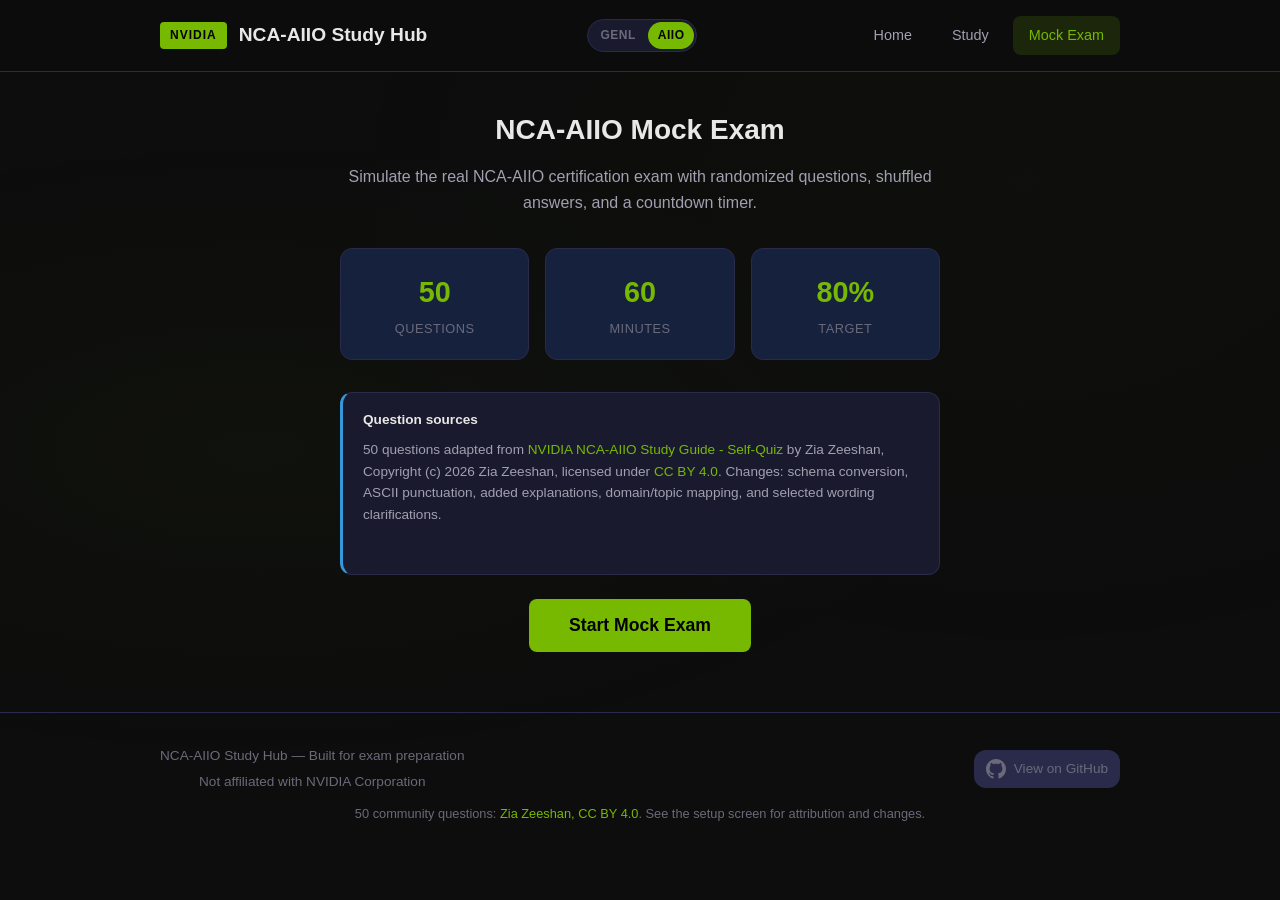
==== docs/aiio-exam.html @ f21d2669 "feat: add NVIDIA NCA-AIIO study track - add 75 original and 50 CC BY 4.0 AIIO practice questions - a" ====
<!DOCTYPE html>
<html lang="en">
<head>
  <meta charset="UTF-8">
  <meta name="viewport" content="width=device-width, initial-scale=1.0">
  <title>Mock Exam | NCA-AIIO Study Hub</title>
  <link rel="icon" type="image/x-icon" href="favicon.ico">
  <link rel="stylesheet" href="css/styles.css">
</head>
<body>
  <!-- Navbar -->
  <nav class="navbar" aria-label="Primary">
    <div class="container">
      <a href="aiio.html" class="navbar-brand">
        <span class="nvidia-badge">NVIDIA</span>
        NCA-AIIO Study Hub
      </a>
      <div class="track-switch" aria-label="Certification track">
        <a href="index.html">GENL</a>
        <a href="aiio.html" class="active">AIIO</a>
      </div>
      <div class="navbar-links">
        <a href="aiio.html">Home</a>
        <a href="aiio-study.html">Study</a>
        <a href="aiio-exam.html" class="active">Mock Exam</a>
      </div>
    </div>
  </nav>

  <div class="container">

    <!-- SETUP SCREEN -->
    <div id="examSetup" class="exam-setup">
      <h2>NCA-AIIO Mock Exam</h2>
      <p>Simulate the real NCA-AIIO certification exam with randomized questions, shuffled answers, and a countdown timer.</p>

      <div class="exam-info-grid">
        <div class="exam-info-item">
          <div class="value">50</div>
          <div class="label">Questions</div>
        </div>
        <div class="exam-info-item">
          <div class="value">60</div>
          <div class="label">Minutes</div>
        </div>
        <div class="exam-info-item">
          <div class="value">80%</div>
          <div class="label">Target</div>
        </div>
      </div>

      <div class="source-notice" style="text-align: left;">
        <strong>Question sources</strong>
        <p>
          50 questions adapted from
          <a href="https://github.com/ziash/nvidia-nca-aiio-study-guide" target="_blank" rel="noopener">NVIDIA NCA-AIIO Study Guide - Self-Quiz</a>
          by Zia Zeeshan, Copyright (c) 2026 Zia Zeeshan, licensed under
          <a href="https://creativecommons.org/licenses/by/4.0/" target="_blank" rel="noopener">CC BY 4.0</a>.
          Changes: schema conversion, ASCII punctuation, added explanations, domain/topic mapping, and selected wording clarifications.
        </p>
      </div>

      <div id="resumePrompt" class="hidden" style="background: var(--bg-card); border: 1px solid var(--warning); border-radius: var(--radius-md); padding: 20px; margin-bottom: 24px;">
        <p style="color: var(--warning); font-weight: 600; margin-bottom: 12px;">You have an unfinished exam session.</p>
        <div style="display: flex; gap: 12px; justify-content: center;">
          <button class="btn btn-primary" onclick="resumeExam()">Resume Exam</button>
          <button class="btn btn-secondary" onclick="discardSession()">Start Fresh</button>
        </div>
      </div>

      <button id="startBtn" class="btn btn-primary btn-lg" onclick="startExam()">Start Mock Exam</button>
    </div>

    <!-- EXAM INTERFACE -->
    <div id="examContainer" class="exam-container">
      <!-- Top Bar -->
      <div class="exam-topbar">
        <div class="timer" id="timer">
          <span class="timer-icon">&#9202;</span>
          <span id="timerDisplay">60:00</span>
        </div>
        <div class="exam-progress">
          <span id="progressText">1 / 50</span>
          <div class="progress-bar">
            <div class="progress-fill" id="progressFill" style="width: 2%"></div>
          </div>
          <span id="answeredCount">0 answered</span>
        </div>
      </div>

      <!-- Question Grid -->
      <div class="question-grid" id="questionGrid"></div>

      <!-- Current Question -->
      <div class="exam-question" id="examQuestion">
        <div class="question-header">
          <span class="question-number" id="qNumber">Q1</span>
          <span class="question-topic" id="qTopic">Topic</span>
        </div>
        <div class="question-text" id="qText">Loading...</div>
        <div class="options-list" id="qOptions"></div>
      </div>

      <!-- Navigation -->
      <div class="exam-nav">
        <button class="nav-btn" id="prevBtn" onclick="prevQuestion()">&#8592; Previous</button>
        <button class="mark-review-btn" id="markBtn" onclick="toggleMark()">&#9873; Mark for Review</button>
        <button class="nav-btn" id="nextBtn" onclick="nextQuestion()">Next -&gt;</button>
      </div>

      <!-- Submit -->
      <div class="submit-section">
        <button class="btn btn-primary btn-lg" onclick="confirmSubmit()">Submit Exam</button>
      </div>
    </div>

    <!-- RESULTS -->
    <div id="resultsContainer" class="results-container">
      <h2 style="margin-bottom: 24px;">Exam Results</h2>

      <div class="results-score-circle" id="scoreCircle">
        <div class="score-percent" id="scorePercent">0%</div>
        <div class="score-label" id="scoreRaw">0/50</div>
      </div>

      <div class="results-message" id="resultsMessage">--</div>
      <div class="results-detail" id="resultsDetail">--</div>

      <div class="results-stats">
        <div class="results-stat">
          <div class="value text-green" id="resultCorrect">0</div>
          <div class="label">Correct</div>
        </div>
        <div class="results-stat">
          <div class="value" style="color: var(--danger)" id="resultIncorrect">0</div>
          <div class="label">Incorrect</div>
        </div>
        <div class="results-stat">
          <div class="value text-muted" id="resultUnanswered">0</div>
          <div class="label">Unanswered</div>
        </div>
        <div class="results-stat">
          <div class="value" id="resultTime">--</div>
          <div class="label">Time Used</div>
        </div>
      </div>

      <div class="results-actions">
        <button class="btn btn-primary" onclick="showReview()">Review Answers</button>
        <button class="btn btn-secondary" onclick="restartExam()">Take New Exam</button>
        <a href="aiio.html" class="btn btn-secondary">Back to Home</a>
      </div>

      <!-- Review -->
      <div class="review-section hidden" id="reviewSection">
        <h3>Answer Review</h3>
        <div class="review-filter-bar">
          <button class="topic-btn active" onclick="filterReview('all', this)">All</button>
          <button class="topic-btn" onclick="filterReview('incorrect', this)">Incorrect Only</button>
          <button class="topic-btn" onclick="filterReview('correct', this)">Correct Only</button>
          <button class="topic-btn" onclick="filterReview('unanswered', this)">Unanswered</button>
        </div>
        <div id="reviewList"></div>
      </div>
    </div>

  </div>

  <!-- Footer -->
  <footer class="footer">
    <div class="container">
      <div style="display: flex; justify-content: space-between; align-items: center;">
        <div>
          <p>NCA-AIIO Study Hub &mdash; Built for exam preparation</p>
          <p style="margin-top: 4px;">Not affiliated with NVIDIA Corporation</p>
        </div>
        <a href="https://github.com/Houssemamor/NVIDIA-NCA-GENL-Training" target="_blank" rel="noopener" style="display: inline-flex; align-items: center; gap: 8px; padding: 8px 12px; background: var(--border-color); border-radius: var(--radius-md); text-decoration: none; color: inherit; transition: background 0.2s;" onmouseover="this.style.background='var(--bg-card)'" onmouseout="this.style.background='var(--border-color)'">
          <svg width="20" height="20" viewBox="0 0 24 24" fill="currentColor" xmlns="http://www.w3.org/2000/svg">
            <path d="M12 0c-6.626 0-12 5.373-12 12 0 5.302 3.438 9.8 8.207 11.387.599.111.793-.261.793-.577v-2.234c-3.338.726-4.033-1.416-4.033-1.416-.546-1.387-1.333-1.756-1.333-1.756-1.089-.745.083-.729.083-.729 1.205.084 1.839 1.237 1.839 1.237 1.07 1.834 2.807 1.304 3.492.997.107-.775.418-1.305.762-1.604-2.665-.305-5.467-1.334-5.467-5.931 0-1.311.469-2.381 1.236-3.221-.124-.303-.535-1.524.117-3.176 0 0 1.008-.322 3.301 1.23.957-.266 1.983-.399 3.003-.404 1.02.005 2.047.138 3.006.404 2.291-1.552 3.297-1.23 3.297-1.23.653 1.653.242 2.874.118 3.176.77.84 1.235 1.911 1.235 3.221 0 4.609-2.807 5.624-5.479 5.921.43.372.823 1.102.823 2.222v 3.293c0 .319.192.694.801.576 4.765-1.589 8.199-6.086 8.199-11.386 0-6.627-5.373-12-12-12z"/>
          </svg>
          View on GitHub
        </a>
      </div>
      <p class="source-credit">
        50 community questions: <a href="aiio.html#sources">Zia Zeeshan, CC BY 4.0</a>. See the setup screen for attribution and changes.
      </p>
    </div>
  </footer>

  <script>
    window.TRACK_CONFIG = {
      bankGlobal: 'QUESTIONS_DB_AIIO',
      examName: 'NCA-AIIO',
      storagePrefix: 'nca_aiio',
      questionCount: 50,
      timeLimitSeconds: 3600,
      targetPercent: 80
    };
  </script>
  <script src="js/questions-aiio.js"></script>
  <script src="js/questions-aiio-community.js"></script>
  <script src="js/questions-aiio-combined.js"></script>
  <script src="js/exam.js"></script>
</body>
</html>
---- docs/css/styles.css ----
/* ========================================
   NVIDIA NCA-GENL Study Hub
   Color Scheme: NVIDIA Green + Dark Theme
   ======================================== */

:root {
  --nv-green: #76b900;
  --nv-green-dark: #5a8f00;
  --nv-green-light: #8fd400;
  --nv-green-glow: rgba(118, 185, 0, 0.15);
  --bg-primary: #0d0d0d;
  --bg-secondary: #1a1a2e;
  --bg-card: #16213e;
  --bg-card-hover: #1a2744;
  --bg-input: #0f1a2e;
  --text-primary: #e8e8e8;
  --text-secondary: #a0a0b0;
  --text-muted: #6a6a7a;
  --border-color: #2a2a4a;
  --border-light: #3a3a5a;
  --danger: #e74c3c;
  --danger-dark: #c0392b;
  --warning: #f39c12;
  --success: #27ae60;
  --info: #3498db;
  --radius-sm: 8px;
  --radius-md: 12px;
  --radius-lg: 16px;
  --radius-xl: 24px;
  --shadow: 0 4px 24px rgba(0, 0, 0, 0.4);
  --shadow-lg: 0 8px 40px rgba(0, 0, 0, 0.5);
  --shadow-glow: 0 0 30px rgba(118, 185, 0, 0.1);
  --transition: all 0.3s cubic-bezier(0.4, 0, 0.2, 1);
}

/* ---- Reset & Base ---- */
*, *::before, *::after {
  margin: 0;
  padding: 0;
  box-sizing: border-box;
}

html {
  font-size: 16px;
  scroll-behavior: smooth;
}

body {
  font-family: 'Segoe UI', -apple-system, BlinkMacSystemFont, 'Roboto', sans-serif;
  background: var(--bg-primary);
  color: var(--text-primary);
  line-height: 1.6;
  min-height: 100vh;
  overflow-x: hidden;
}

/* ---- Background Pattern ---- */
body::before {
  content: '';
  position: fixed;
  top: 0;
  left: 0;
  width: 100%;
  height: 100%;
  background:
    radial-gradient(ellipse at 20% 50%, rgba(118, 185, 0, 0.03) 0%, transparent 50%),
    radial-gradient(ellipse at 80% 20%, rgba(118, 185, 0, 0.02) 0%, transparent 50%);
  pointer-events: none;
  z-index: 0;
}

/* ---- Typography ---- */
h1, h2, h3, h4 {
  font-weight: 700;
  line-height: 1.3;
}

h1 { font-size: 2.5rem; }
h2 { font-size: 1.75rem; }
h3 { font-size: 1.35rem; }
h4 { font-size: 1.1rem; }

a {
  color: var(--nv-green);
  text-decoration: none;
  transition: var(--transition);
}

a:hover {
  color: var(--nv-green-light);
}

a:focus-visible,
button:focus-visible {
  outline: 2px solid var(--nv-green-light);
  outline-offset: 2px;
}

/* ---- Layout ---- */
.container {
  max-width: 1000px;
  margin: 0 auto;
  padding: 0 20px;
  position: relative;
  z-index: 1;
}

.container-wide {
  max-width: 1200px;
}

/* ---- Header / Navbar ---- */
.navbar {
  background: rgba(13, 13, 13, 0.95);
  backdrop-filter: blur(20px);
  border-bottom: 1px solid var(--border-color);
  padding: 16px 0;
  position: sticky;
  top: 0;
  z-index: 100;
}

.navbar .container {
  display: flex;
  align-items: center;
  justify-content: space-between;
  flex-wrap: wrap;
  gap: 12px;
}

.navbar-brand {
  display: flex;
  align-items: center;
  gap: 12px;
  font-size: 1.2rem;
  font-weight: 700;
  color: var(--text-primary);
}

.navbar-brand .nvidia-badge {
  background: var(--nv-green);
  color: #000;
  padding: 4px 10px;
  border-radius: 4px;
  font-size: 0.75rem;
  font-weight: 800;
  letter-spacing: 1px;
}

.navbar-links {
  display: flex;
  flex-wrap: wrap;
  gap: 8px;
}

/* Certification track switch. Two links only; the active track is filled. */
.track-switch {
  display: inline-flex;
  align-items: center;
  gap: 2px;
  padding: 2px;
  border: 1px solid var(--border-color);
  border-radius: 999px;
  background: var(--bg-secondary);
}

.track-switch a {
  color: var(--text-muted);
  padding: 4px 10px;
  border-radius: 999px;
  font-size: 0.75rem;
  font-weight: 700;
  letter-spacing: 0.5px;
}

.track-switch a:hover {
  color: var(--text-primary);
  background: transparent;
}

.track-switch a.active {
  background: var(--nv-green);
  color: #000;
}

.navbar-links a {
  color: var(--text-secondary);
  padding: 8px 16px;
  border-radius: var(--radius-sm);
  font-size: 0.9rem;
  font-weight: 500;
  transition: var(--transition);
}

.navbar-links a:hover,
.navbar-links a.active {
  color: var(--nv-green);
  background: var(--nv-green-glow);
}

/* ---- Hero Section (Home Page) ---- */
.hero {
  text-align: center;
  padding: 80px 0 40px;
}

.hero h1 {
  font-size: 3rem;
  margin-bottom: 8px;
  background: linear-gradient(135deg, var(--nv-green), var(--nv-green-light));
  -webkit-background-clip: text;
  -webkit-text-fill-color: transparent;
  background-clip: text;
}

.hero .subtitle {
  font-size: 1.3rem;
  color: var(--text-secondary);
  margin-bottom: 12px;
}

.hero .exam-info {
  color: var(--text-muted);
  font-size: 0.95rem;
  margin-bottom: 48px;
}

.hero .exam-info span {
  display: inline-block;
  margin: 0 12px;
  padding: 4px 12px;
  background: var(--bg-secondary);
  border-radius: 20px;
  border: 1px solid var(--border-color);
  font-size: 0.85rem;
}

/* ---- Mode Selection Cards ---- */
.mode-cards {
  display: grid;
  grid-template-columns: 1fr 1fr;
  gap: 24px;
  max-width: 800px;
  margin: 0 auto 60px;
}

.mode-card {
  background: var(--bg-card);
  border: 2px solid var(--border-color);
  border-radius: var(--radius-lg);
  padding: 40px 32px;
  text-align: center;
  cursor: pointer;
  transition: var(--transition);
  text-decoration: none;
  color: var(--text-primary);
  display: flex;
  flex-direction: column;
  align-items: center;
  gap: 16px;
}

.mode-card:hover {
  border-color: var(--nv-green);
  background: var(--bg-card-hover);
  transform: translateY(-4px);
  box-shadow: var(--shadow-glow);
  color: var(--text-primary);
}

.mode-card .icon {
  font-size: 3rem;
  width: 80px;
  height: 80px;
  display: flex;
  align-items: center;
  justify-content: center;
  background: var(--nv-green-glow);
  border-radius: 50%;
}

.mode-card h2 {
  font-size: 1.5rem;
}

.mode-card p {
  color: var(--text-secondary);
  font-size: 0.95rem;
  line-height: 1.5;
}

.mode-card .badge {
  background: var(--nv-green);
  color: #000;
  padding: 4px 14px;
  border-radius: 20px;
  font-size: 0.8rem;
  font-weight: 700;
}

/* ---- Stats Bar ---- */
.stats-bar {
  display: grid;
  grid-template-columns: repeat(4, 1fr);
  gap: 16px;
  max-width: 800px;
  margin: 0 auto 40px;
}

.stat-item {
  background: var(--bg-card);
  border: 1px solid var(--border-color);
  border-radius: var(--radius-md);
  padding: 20px;
  text-align: center;
}

.stat-item .stat-value {
  font-size: 1.8rem;
  font-weight: 700;
  color: var(--nv-green);
}

.stat-item .stat-label {
  font-size: 0.8rem;
  color: var(--text-muted);
  margin-top: 4px;
  text-transform: uppercase;
  letter-spacing: 0.5px;
}

/* ---- Page Header ---- */
.page-header {
  padding: 40px 0 24px;
  border-bottom: 1px solid var(--border-color);
  margin-bottom: 32px;
}

.page-header h1 {
  font-size: 2rem;
  margin-bottom: 8px;
}

.page-header p {
  color: var(--text-secondary);
}

/* ---- Study Mode ---- */
.study-tabs {
  display: flex;
  gap: 4px;
  margin-bottom: 32px;
  background: var(--bg-secondary);
  border-radius: var(--radius-md);
  padding: 4px;
  border: 1px solid var(--border-color);
}

.study-tab {
  flex: 1;
  padding: 12px 20px;
  background: none;
  border: none;
  color: var(--text-secondary);
  font-size: 0.95rem;
  font-weight: 600;
  cursor: pointer;
  border-radius: var(--radius-sm);
  transition: var(--transition);
}

.study-tab:hover {
  color: var(--text-primary);
}

.study-tab.active {
  background: var(--nv-green);
  color: #000;
}

.study-panel {
  display: none;
}

.study-panel.active {
  display: block;
}

/* Reference Sheet Styling */
.ref-sheet {
  background: var(--bg-card);
  border: 1px solid var(--border-color);
  border-radius: var(--radius-lg);
  padding: 32px;
}

.ref-section {
  margin-bottom: 32px;
  /* Dense reference tables can exceed narrow viewports. Scroll the section
     instead of widening the whole page. */
  overflow-x: auto;
}

.ref-section:last-child {
  margin-bottom: 0;
}

.ref-section h3 {
  color: var(--nv-green);
  margin-bottom: 16px;
  padding-bottom: 8px;
  border-bottom: 1px solid var(--border-color);
}

.ref-section h4 {
  color: var(--text-primary);
  margin: 16px 0 8px;
}

.ref-section p,
.ref-section li {
  color: var(--text-secondary);
  margin-bottom: 6px;
}

.ref-section ul {
  list-style: none;
  padding-left: 0;
}

.ref-section ul li::before {
  content: '\2022';
  color: var(--nv-green);
  font-weight: bold;
  display: inline-block;
  width: 1em;
  margin-left: 0;
}

.ref-section code,
.ref-code {
  background: var(--bg-primary);
  color: var(--nv-green-light);
  padding: 2px 8px;
  border-radius: 4px;
  font-family: 'Consolas', 'Fira Code', monospace;
  font-size: 0.9em;
}

.ref-code-block {
  background: var(--bg-primary);
  border: 1px solid var(--border-color);
  border-radius: var(--radius-sm);
  padding: 16px;
  margin: 12px 0;
  font-family: 'Consolas', 'Fira Code', monospace;
  font-size: 0.9rem;
  color: var(--nv-green-light);
  overflow-x: auto;
}

.ref-table {
  width: 100%;
  border-collapse: collapse;
  margin: 12px 0;
}

.ref-table th,
.ref-table td {
  padding: 10px 14px;
  text-align: left;
  border: 1px solid var(--border-color);
}

.ref-table th {
  background: var(--bg-secondary);
  color: var(--nv-green);
  font-weight: 600;
}

.ref-table td {
  color: var(--text-secondary);
}

.ref-highlight {
  background: var(--nv-green-glow);
  border-left: 3px solid var(--nv-green);
  padding: 12px 16px;
  border-radius: 0 var(--radius-sm) var(--radius-sm) 0;
  margin: 12px 0;
}

.ref-highlight strong {
  color: var(--nv-green);
}

/* Third-party content attribution. Required for the CC BY 4.0 bank. */
.source-notice {
  background: var(--bg-secondary);
  border: 1px solid var(--border-color);
  border-left: 3px solid var(--info);
  border-radius: var(--radius-md);
  padding: 16px 20px;
  margin-bottom: 24px;
  color: var(--text-muted);
  font-size: 0.85rem;
}

.source-notice strong {
  color: var(--text-primary);
}

.source-notice p {
  margin-top: 8px;
}

.source-notice a {
  color: var(--nv-green);
}

.footer .source-credit {
  max-width: 760px;
  margin: 12px auto 0;
  font-size: 0.8rem;
  line-height: 1.5;
}

.footer .source-credit a {
  color: var(--nv-green);
}

/* Topic Filter */
.topic-filter {
  display: flex;
  flex-wrap: wrap;
  gap: 8px;
  margin-bottom: 24px;
}

.topic-btn {
  padding: 6px 16px;
  background: var(--bg-secondary);
  border: 1px solid var(--border-color);
  border-radius: 20px;
  color: var(--text-secondary);
  font-size: 0.85rem;
  cursor: pointer;
  transition: var(--transition);
}

.topic-btn:hover,
.topic-btn.active {
  background: var(--nv-green);
  color: #000;
  border-color: var(--nv-green);
}

/* Question Card (Study Mode) */
.question-card {
  background: var(--bg-card);
  border: 1px solid var(--border-color);
  border-radius: var(--radius-lg);
  padding: 28px;
  margin-bottom: 20px;
  transition: var(--transition);
}

.question-card:hover {
  border-color: var(--border-light);
}

.question-header {
  display: flex;
  justify-content: space-between;
  align-items: flex-start;
  margin-bottom: 16px;
  gap: 12px;
}

.question-number {
  background: var(--nv-green);
  color: #000;
  font-weight: 700;
  font-size: 0.8rem;
  padding: 4px 12px;
  border-radius: 20px;
  white-space: nowrap;
}

.question-topic {
  background: var(--bg-secondary);
  color: var(--text-secondary);
  font-size: 0.8rem;
  padding: 4px 12px;
  border-radius: 20px;
  border: 1px solid var(--border-color);
}

.question-text {
  font-size: 1.05rem;
  font-weight: 500;
  margin-bottom: 20px;
  line-height: 1.6;
}

.multi-select-badge {
  display: inline-block;
  background: var(--warning);
  color: #000;
  font-size: 0.75rem;
  font-weight: 700;
  padding: 2px 8px;
  border-radius: 4px;
  margin-left: 8px;
}

/* Options */
.options-list {
  display: flex;
  flex-direction: column;
  gap: 10px;
  margin-bottom: 20px;
}

.option-btn {
  display: flex;
  align-items: flex-start;
  gap: 12px;
  padding: 14px 18px;
  background: var(--bg-input);
  border: 2px solid var(--border-color);
  border-radius: var(--radius-md);
  color: var(--text-primary);
  cursor: pointer;
  transition: var(--transition);
  font-size: 0.95rem;
  text-align: left;
  width: 100%;
  line-height: 1.5;
}

.option-btn:hover {
  border-color: var(--nv-green);
  background: var(--nv-green-glow);
}

.option-btn.selected {
  border-color: var(--nv-green);
  background: var(--nv-green-glow);
}

.option-btn.correct {
  border-color: var(--success);
  background: rgba(39, 174, 96, 0.1);
}

.option-btn.incorrect {
  border-color: var(--danger);
  background: rgba(231, 76, 60, 0.1);
}

.option-btn.show-correct {
  border-color: var(--success);
  background: rgba(39, 174, 96, 0.1);
}

.option-letter {
  min-width: 32px;
  height: 32px;
  display: flex;
  align-items: center;
  justify-content: center;
  border-radius: 50%;
  background: var(--bg-secondary);
  border: 1px solid var(--border-color);
  font-weight: 700;
  font-size: 0.85rem;
  flex-shrink: 0;
}

.option-btn.selected .option-letter {
  background: var(--nv-green);
  color: #000;
  border-color: var(--nv-green);
}

.option-btn.correct .option-letter {
  background: var(--success);
  color: #fff;
  border-color: var(--success);
}

.option-btn.incorrect .option-letter {
  background: var(--danger);
  color: #fff;
  border-color: var(--danger);
}

.option-btn.show-correct .option-letter {
  background: var(--success);
  color: #fff;
  border-color: var(--success);
}

.option-text {
  padding-top: 4px;
}

/* Explanation */
.explanation {
  display: none;
  background: var(--bg-secondary);
  border: 1px solid var(--border-color);
  border-left: 4px solid var(--nv-green);
  border-radius: 0 var(--radius-sm) var(--radius-sm) 0;
  padding: 16px 20px;
  margin-top: 16px;
  color: var(--text-secondary);
  line-height: 1.6;
  font-size: 0.95rem;
}

.explanation.visible {
  display: block;
}

.explanation-label {
  font-weight: 700;
  color: var(--nv-green);
  margin-bottom: 6px;
}

.show-answer-btn {
  background: var(--bg-secondary);
  border: 1px solid var(--border-color);
  color: var(--text-secondary);
  padding: 8px 20px;
  border-radius: var(--radius-sm);
  cursor: pointer;
  font-size: 0.9rem;
  transition: var(--transition);
}

.show-answer-btn:hover {
  background: var(--nv-green);
  color: #000;
  border-color: var(--nv-green);
}

/* ---- Exam Mode ---- */
.exam-setup {
  max-width: 600px;
  margin: 40px auto;
  text-align: center;
}

.exam-setup h2 {
  margin-bottom: 16px;
}

.exam-setup p {
  color: var(--text-secondary);
  margin-bottom: 32px;
}

.exam-info-grid {
  display: grid;
  grid-template-columns: repeat(3, 1fr);
  gap: 16px;
  margin-bottom: 32px;
}

.exam-info-item {
  background: var(--bg-card);
  border: 1px solid var(--border-color);
  border-radius: var(--radius-md);
  padding: 20px;
}

.exam-info-item .value {
  font-size: 1.8rem;
  font-weight: 700;
  color: var(--nv-green);
}

.exam-info-item .label {
  font-size: 0.8rem;
  color: var(--text-muted);
  text-transform: uppercase;
  letter-spacing: 0.5px;
  margin-top: 4px;
}

/* Exam Interface */
.exam-container {
  display: none;
}

.exam-container.active {
  display: block;
}

.exam-topbar {
  display: flex;
  justify-content: space-between;
  align-items: center;
  padding: 16px 24px;
  background: var(--bg-card);
  border: 1px solid var(--border-color);
  border-radius: var(--radius-md);
  margin-bottom: 24px;
  position: sticky;
  top: 65px;
  z-index: 50;
  backdrop-filter: blur(10px);
}

.timer {
  display: flex;
  align-items: center;
  gap: 8px;
  font-size: 1.3rem;
  font-weight: 700;
  font-variant-numeric: tabular-nums;
}

.timer-icon {
  font-size: 1.2rem;
}

.timer.warning {
  color: var(--warning);
}

.timer.critical {
  color: var(--danger);
  animation: pulse 1s ease-in-out infinite;
}

@keyframes pulse {
  0%, 100% { opacity: 1; }
  50% { opacity: 0.5; }
}

.exam-progress {
  display: flex;
  align-items: center;
  gap: 12px;
  font-size: 0.9rem;
  color: var(--text-secondary);
}

.progress-bar {
  width: 150px;
  height: 6px;
  background: var(--bg-secondary);
  border-radius: 3px;
  overflow: hidden;
}

.progress-fill {
  height: 100%;
  background: var(--nv-green);
  border-radius: 3px;
  transition: width 0.3s ease;
}

/* Exam Question */
.exam-question {
  background: var(--bg-card);
  border: 1px solid var(--border-color);
  border-radius: var(--radius-lg);
  padding: 32px;
  margin-bottom: 24px;
}

/* Question Navigation */
.exam-nav {
  display: flex;
  justify-content: space-between;
  align-items: center;
  gap: 12px;
  margin-bottom: 24px;
}

.nav-btn {
  display: flex;
  align-items: center;
  gap: 8px;
  padding: 12px 24px;
  background: var(--bg-secondary);
  border: 1px solid var(--border-color);
  border-radius: var(--radius-sm);
  color: var(--text-primary);
  font-size: 0.95rem;
  font-weight: 500;
  cursor: pointer;
  transition: var(--transition);
}

.nav-btn:hover {
  background: var(--bg-card-hover);
  border-color: var(--nv-green);
}

.nav-btn:disabled {
  opacity: 0.4;
  cursor: not-allowed;
}

.nav-btn:disabled:hover {
  background: var(--bg-secondary);
  border-color: var(--border-color);
}

.mark-review-btn {
  padding: 10px 20px;
  background: none;
  border: 2px solid var(--warning);
  color: var(--warning);
  border-radius: var(--radius-sm);
  cursor: pointer;
  font-size: 0.9rem;
  font-weight: 600;
  transition: var(--transition);
}

.mark-review-btn:hover,
.mark-review-btn.marked {
  background: var(--warning);
  color: #000;
}

/* Question Grid */
.question-grid {
  display: flex;
  flex-wrap: wrap;
  gap: 6px;
  justify-content: center;
  margin-bottom: 24px;
}

.q-grid-btn {
  width: 38px;
  height: 38px;
  display: flex;
  align-items: center;
  justify-content: center;
  background: var(--bg-secondary);
  border: 1px solid var(--border-color);
  border-radius: var(--radius-sm);
  color: var(--text-muted);
  font-size: 0.8rem;
  font-weight: 600;
  cursor: pointer;
  transition: var(--transition);
}

.q-grid-btn:hover {
  border-color: var(--nv-green);
}

.q-grid-btn.current {
  border-color: var(--nv-green);
  background: var(--nv-green);
  color: #000;
}

.q-grid-btn.answered {
  background: var(--nv-green-glow);
  border-color: var(--nv-green-dark);
  color: var(--nv-green);
}

.q-grid-btn.flagged {
  border-color: var(--warning);
  color: var(--warning);
}

.q-grid-btn.flagged.answered {
  background: rgba(243, 156, 18, 0.15);
  border-color: var(--warning);
  color: var(--warning);
}

/* Submit Button */
.submit-section {
  text-align: center;
  padding: 20px 0;
}

/* ---- Buttons ---- */
.btn {
  display: inline-flex;
  align-items: center;
  justify-content: center;
  gap: 8px;
  padding: 14px 32px;
  border: none;
  border-radius: var(--radius-sm);
  font-size: 1rem;
  font-weight: 600;
  cursor: pointer;
  transition: var(--transition);
  text-decoration: none;
}

.btn-primary {
  background: var(--nv-green);
  color: #000;
}

.btn-primary:hover {
  background: var(--nv-green-light);
  transform: translateY(-2px);
  box-shadow: 0 4px 20px rgba(118, 185, 0, 0.3);
}

.btn-secondary {
  background: var(--bg-secondary);
  color: var(--text-primary);
  border: 1px solid var(--border-color);
}

.btn-secondary:hover {
  background: var(--bg-card-hover);
  border-color: var(--nv-green);
}

.btn-danger {
  background: var(--danger);
  color: #fff;
}

.btn-danger:hover {
  background: var(--danger-dark);
}

.btn-lg {
  padding: 16px 40px;
  font-size: 1.1rem;
}

.btn-sm {
  padding: 8px 16px;
  font-size: 0.85rem;
}

/* ---- Results ---- */
.results-container {
  display: none;
  max-width: 700px;
  margin: 40px auto;
  text-align: center;
}

.results-container.active {
  display: block;
}

.results-score-circle {
  width: 180px;
  height: 180px;
  border-radius: 50%;
  display: flex;
  flex-direction: column;
  align-items: center;
  justify-content: center;
  margin: 0 auto 24px;
  border: 6px solid;
  background: var(--bg-card);
}

.results-score-circle.excellent { border-color: var(--success); }
.results-score-circle.good { border-color: var(--nv-green); }
.results-score-circle.moderate { border-color: var(--warning); }
.results-score-circle.needs-work { border-color: var(--danger); }

.results-score-circle .score-percent {
  font-size: 2.8rem;
  font-weight: 700;
  line-height: 1;
}

.results-score-circle.excellent .score-percent { color: var(--success); }
.results-score-circle.good .score-percent { color: var(--nv-green); }
.results-score-circle.moderate .score-percent { color: var(--warning); }
.results-score-circle.needs-work .score-percent { color: var(--danger); }

.results-score-circle .score-label {
  font-size: 0.85rem;
  color: var(--text-muted);
  margin-top: 4px;
}

.results-message {
  font-size: 1.3rem;
  font-weight: 600;
  margin-bottom: 8px;
}

.results-detail {
  color: var(--text-secondary);
  margin-bottom: 32px;
}

.results-stats {
  display: flex;
  justify-content: center;
  gap: 32px;
  margin-bottom: 32px;
}

.results-stat {
  text-align: center;
}

.results-stat .value {
  font-size: 1.5rem;
  font-weight: 700;
}

.results-stat .label {
  font-size: 0.8rem;
  color: var(--text-muted);
  text-transform: uppercase;
}

.results-actions {
  display: flex;
  justify-content: center;
  gap: 12px;
  margin-bottom: 40px;
}

/* Review Section in Results */
.review-section {
  text-align: left;
  margin-top: 40px;
}

.review-section h3 {
  margin-bottom: 20px;
}

.review-filter-bar {
  display: flex;
  gap: 8px;
  margin-bottom: 20px;
}

/* ---- Footer ---- */
.footer {
  text-align: center;
  padding: 32px 0;
  margin-top: 60px;
  border-top: 1px solid var(--border-color);
  color: var(--text-muted);
  font-size: 0.85rem;
}

/* ---- Utility ---- */
.text-green { color: var(--nv-green); }
.text-muted { color: var(--text-muted); }
.text-center { text-align: center; }
.mt-2 { margin-top: 16px; }
.mt-4 { margin-top: 32px; }
.mb-2 { margin-bottom: 16px; }
.mb-4 { margin-bottom: 32px; }
.hidden { display: none !important; }

/* ---- Scrollbar ---- */
::-webkit-scrollbar {
  width: 8px;
}

::-webkit-scrollbar-track {
  background: var(--bg-primary);
}

::-webkit-scrollbar-thumb {
  background: var(--border-color);
  border-radius: 4px;
}

::-webkit-scrollbar-thumb:hover {
  background: var(--border-light);
}

/* ---- Responsive ---- */
@media (max-width: 768px) {
  .hero h1 { font-size: 2rem; }
  .hero .subtitle { font-size: 1rem; }

  .mode-cards {
    grid-template-columns: 1fr;
  }

  .stats-bar {
    grid-template-columns: 1fr 1fr;
  }

  .exam-info-grid {
    grid-template-columns: 1fr;
  }

  .exam-topbar {
    flex-wrap: wrap;
    gap: 12px;
    top: 0;
  }

  .progress-bar {
    width: 100px;
  }

  .question-grid {
    gap: 4px;
  }

  .q-grid-btn {
    width: 32px;
    height: 32px;
    font-size: 0.7rem;
  }

  .exam-nav {
    flex-wrap: wrap;
  }

  .navbar-links a {
    padding: 6px 10px;
    font-size: 0.8rem;
  }

  .track-switch a {
    padding: 3px 8px;
    font-size: 0.7rem;
  }

  .results-stats {
    gap: 16px;
  }

  .results-actions {
    flex-direction: column;
    align-items: center;
  }

  .container {
    padding: 0 16px;
  }
}

@media (max-width: 480px) {
  h1 { font-size: 1.6rem; }
  h2 { font-size: 1.3rem; }

  .hero .exam-info span {
    display: block;
    margin: 4px auto;
    max-width: 200px;
  }

  .mode-card {
    padding: 28px 20px;
  }

  .exam-question {
    padding: 20px;
  }

  .question-card {
    padding: 20px;
  }
}
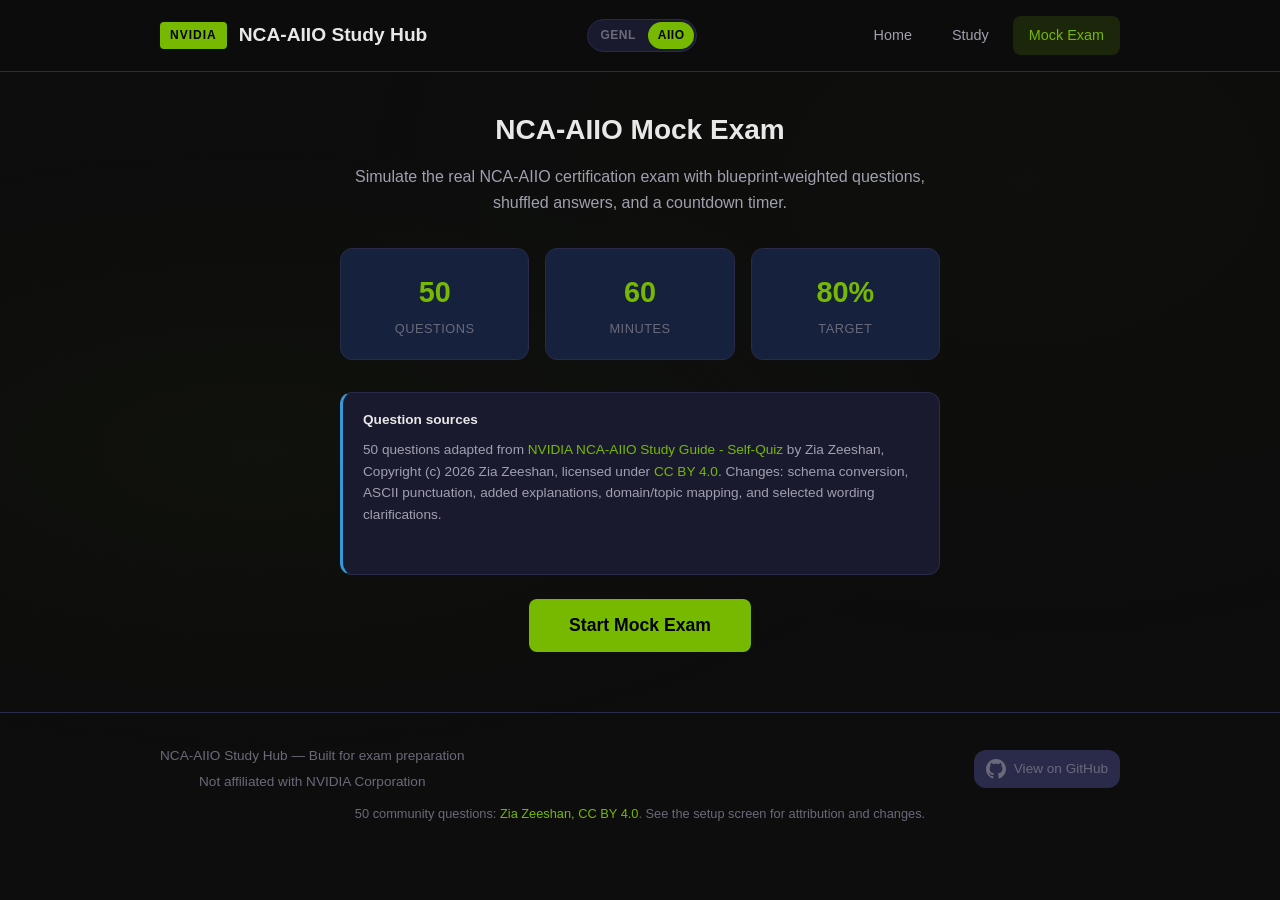
==== commit fbd491e9: "feat: expand GENL and AIIO question banks Add 14 GENL questions and 15 original AIIO core questions " ====
--- a/docs/aiio-exam.html
+++ b/docs/aiio-exam.html
@@ -32,7 +32,7 @@
     <!-- SETUP SCREEN -->
     <div id="examSetup" class="exam-setup">
       <h2>NCA-AIIO Mock Exam</h2>
-      <p>Simulate the real NCA-AIIO certification exam with randomized questions, shuffled answers, and a countdown timer.</p>
+      <p>Simulate the real NCA-AIIO certification exam with blueprint-weighted questions, shuffled answers, and a countdown timer.</p>
 
       <div class="exam-info-grid">
         <div class="exam-info-item">
@@ -76,7 +76,13 @@
       <!-- Top Bar -->
       <div class="exam-topbar">
         <div class="timer" id="timer">
-          <span class="timer-icon">&#9202;</span>
+          <span class="timer-icon" aria-hidden="true">
+            <svg viewBox="0 0 24 24" fill="none" stroke="currentColor" stroke-width="2" stroke-linecap="round" stroke-linejoin="round" focusable="false">
+              <circle cx="12" cy="13" r="8"/>
+              <path d="M12 9v4l2.5 1.5"/>
+              <path d="M9 2h6"/>
+            </svg>
+          </span>
           <span id="timerDisplay">60:00</span>
         </div>
         <div class="exam-progress">
@@ -103,9 +109,25 @@
 
       <!-- Navigation -->
       <div class="exam-nav">
-        <button class="nav-btn" id="prevBtn" onclick="prevQuestion()">&#8592; Previous</button>
-        <button class="mark-review-btn" id="markBtn" onclick="toggleMark()">&#9873; Mark for Review</button>
-        <button class="nav-btn" id="nextBtn" onclick="nextQuestion()">Next -&gt;</button>
+        <button class="nav-btn" id="prevBtn" onclick="prevQuestion()">
+          <svg viewBox="0 0 24 24" fill="none" stroke="currentColor" stroke-width="2" stroke-linecap="round" stroke-linejoin="round" aria-hidden="true" focusable="false">
+            <path d="M15 18l-6-6 6-6"/>
+          </svg>
+          Previous
+        </button>
+        <button class="mark-review-btn" id="markBtn" onclick="toggleMark()">
+          <svg viewBox="0 0 24 24" fill="none" stroke="currentColor" stroke-width="2" stroke-linecap="round" stroke-linejoin="round" aria-hidden="true" focusable="false">
+            <path d="M5 21V4"/>
+            <path d="M5 4h11l-1.5 3L16 10H5"/>
+          </svg>
+          <span id="markBtnLabel">Mark for Review</span>
+        </button>
+        <button class="nav-btn" id="nextBtn" onclick="nextQuestion()">
+          Next
+          <svg viewBox="0 0 24 24" fill="none" stroke="currentColor" stroke-width="2" stroke-linecap="round" stroke-linejoin="round" aria-hidden="true" focusable="false">
+            <path d="M9 18l6-6-6-6"/>
+          </svg>
+        </button>
       </div>
 
       <!-- Submit -->
@@ -194,7 +216,13 @@
       storagePrefix: 'nca_aiio',
       questionCount: 50,
       timeLimitSeconds: 3600,
-      targetPercent: 80
+      targetPercent: 80,
+      // Blueprint weighting: 38% Essential AI, 40% Infrastructure, 22% Operations.
+      domainQuotas: {
+        'Essential AI Knowledge': 19,
+        'AI Infrastructure': 20,
+        'AI Operations': 11
+      }
     };
   </script>
   <script src="js/questions-aiio.js"></script>
--- a/docs/css/styles.css
+++ b/docs/css/styles.css
@@ -277,6 +277,13 @@
   justify-content: center;
   background: var(--nv-green-glow);
   border-radius: 50%;
+  color: var(--nv-green);
+}
+
+.mode-card .icon svg {
+  width: 40px;
+  height: 40px;
+  display: block;
 }
 
 .mode-card h2 {
@@ -825,7 +832,15 @@
 }
 
 .timer-icon {
-  font-size: 1.2rem;
+  display: inline-flex;
+  width: 20px;
+  height: 20px;
+}
+
+.timer-icon svg {
+  width: 20px;
+  height: 20px;
+  display: block;
 }
 
 .timer.warning {
@@ -898,6 +913,12 @@
   transition: var(--transition);
 }
 
+.nav-btn svg {
+  width: 16px;
+  height: 16px;
+  flex: 0 0 auto;
+}
+
 .nav-btn:hover {
   background: var(--bg-card-hover);
   border-color: var(--nv-green);
@@ -914,6 +935,10 @@
 }
 
 .mark-review-btn {
+  display: inline-flex;
+  align-items: center;
+  justify-content: center;
+  gap: 8px;
   padding: 10px 20px;
   background: none;
   border: 2px solid var(--warning);
@@ -923,6 +948,12 @@
   font-size: 0.9rem;
   font-weight: 600;
   transition: var(--transition);
+}
+
+.mark-review-btn svg {
+  width: 16px;
+  height: 16px;
+  flex: 0 0 auto;
 }
 
 .mark-review-btn:hover,
